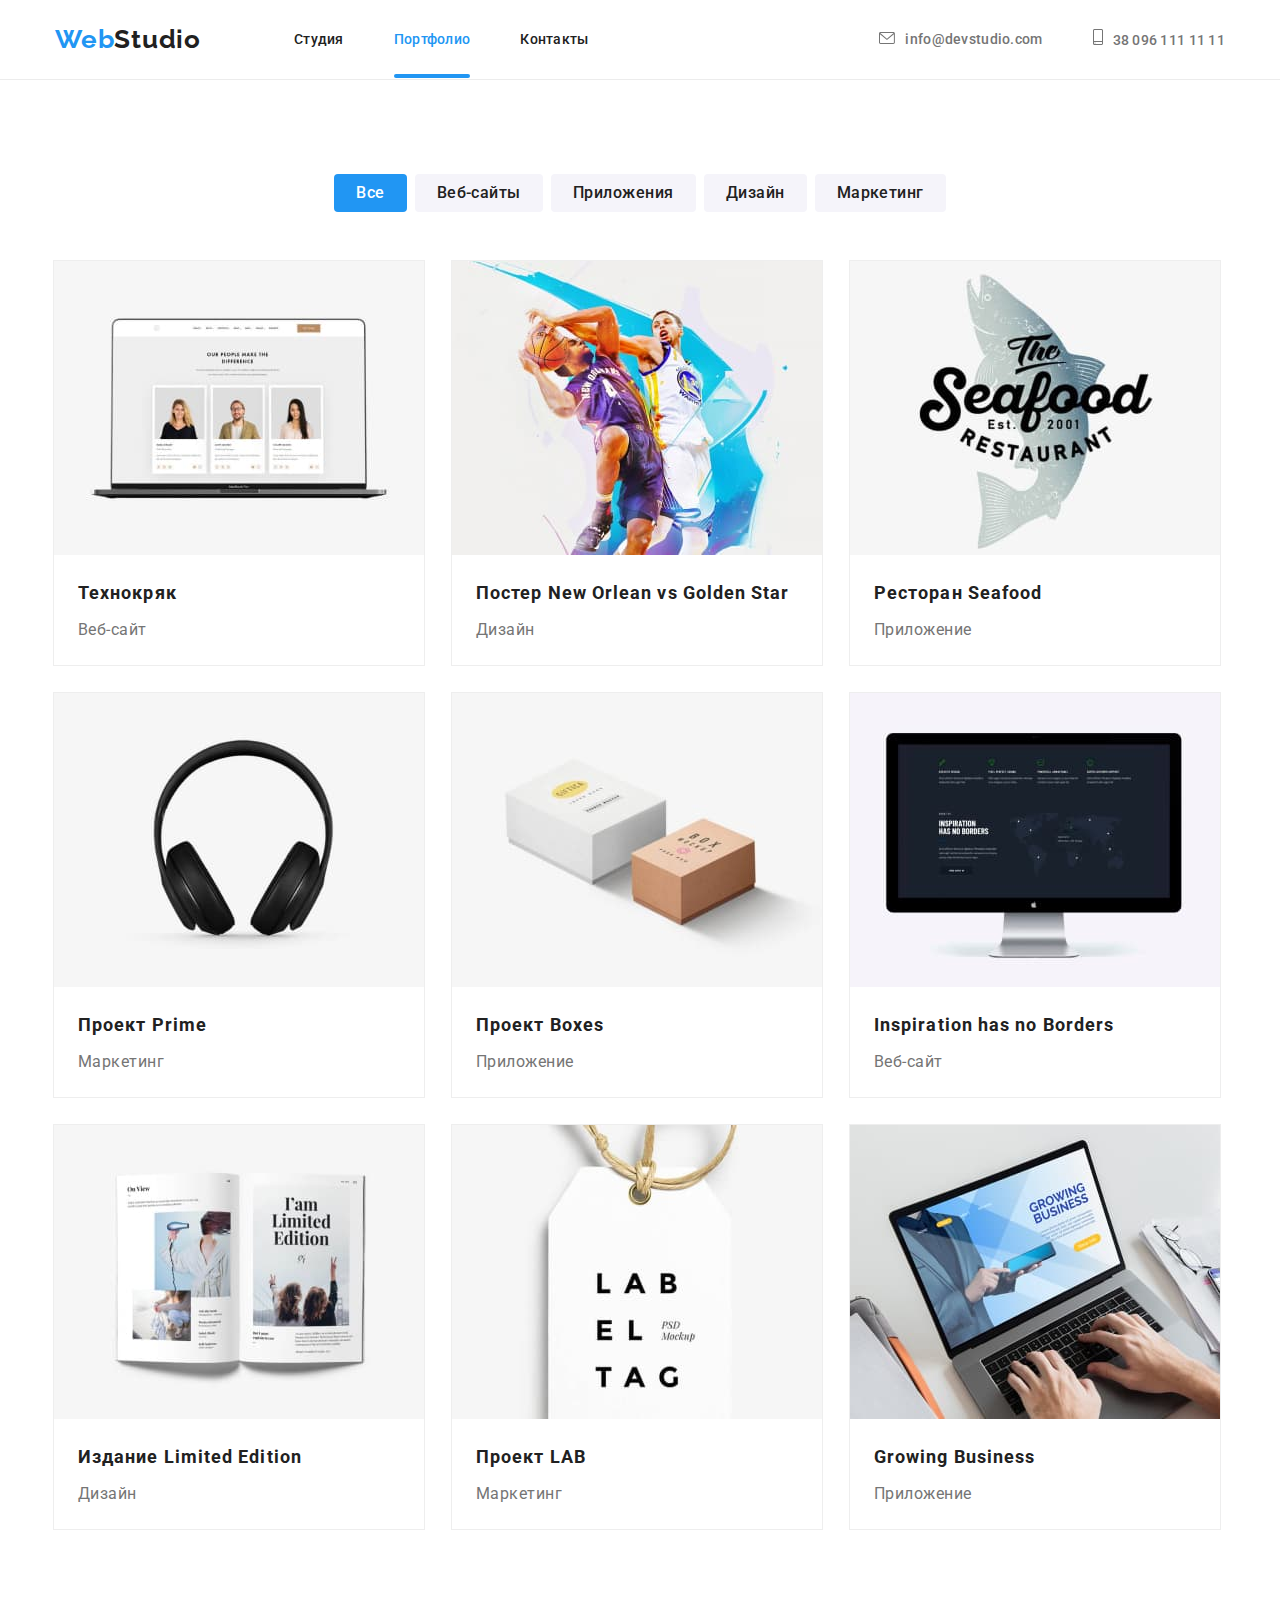
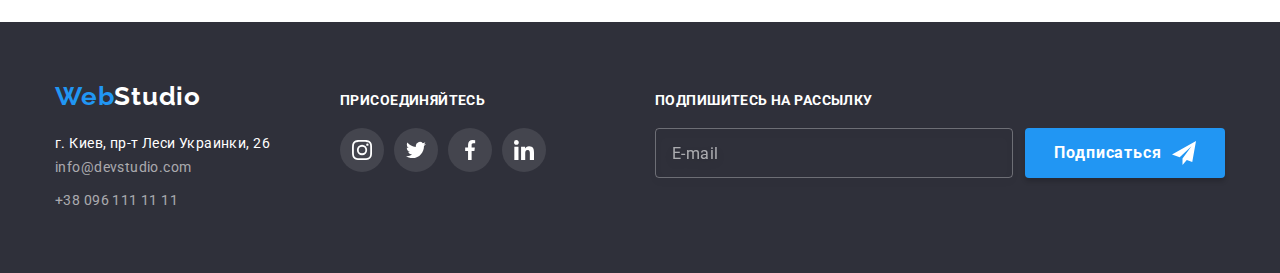
==== portfolio.html @ 25c53b09 "Copy old repo" ====
<!DOCTYPE html>
<html lang="en">
  <head>
    <meta charset="UTF-8" />
    <meta http-equiv="X-UA-Compatible" content="IE=edge" />
    <meta name="viewport" content="width=device-width, initial-scale=1.0" />

    <link rel="preconnect" href="https://fonts.googleapis.com" />
    <link rel="preconnect" href="https://fonts.gstatic.com" crossorigin />
    <link
      href="https://fonts.googleapis.com/css2?family=Raleway:wght@700&family=Roboto:wght@400;500;700;900&display=swap"
      rel="stylesheet"
    />
    <link
      rel="stylesheet"
      href="https://cdnjs.cloudflare.com/ajax/libs/modern-normalize/1.0.0/modern-normalize.min.css"
    />
    <link rel="stylesheet" href="./css/styles.css" />
    <title>WebStudio</title>
  </head>
  <body>
    <header class="header">
      <div class="container">
        <a href="./index.html" class="header-link-w link"
          >Web<span class="header-studio">Studio</span></a
        >
        <nav>
          <div class="header-nav">
            <ul class="header-list list">
              <li class="header-list-a">
                <a href="./index.html" lang="ru" class="header-link link"
                  >Студия</a
                >
              </li>
              <li class="header-list-a">
                <a
                  href="./portfolio.html"
                  lang="ru"
                  class="header-link current link"
                  >Портфолио</a
                >
              </li>
              <li class="header-list-a">
                <a href="" lang="ru" class="header-link link">Контакты</a>
              </li>
            </ul>
          </div>
        </nav>

        <ul class="list header-cnt">
          <li class="header-cnt-1">
            <a href="mailto:info@devstudio.com" class="header-connect link"
              ><svg class="header-connect-mail" width="16" height="12">
                <use href="./images/icons.svg#icon-mail"></use></svg>info@devstudio.com</a>
          </li>
          <li class="header-cnt-1">
            <a href="tel:+380961111111" class="header-connect link"
              ><svg class="header-connect-smartphone" width="10" height="16">
                <use href="./images/icons.svg#icon-smartphone"></use></svg>38 096 111 11 11</a>
          </li>
        </ul>
      </div>
    </header>
    <main>
      <section class="section">
        <div class="container">
          <h2 hidden>filters</h2>
          <ul class="filters list">
            <li class="main-filter">
              <button type="button" class="main-button current">Все</button>
            </li>
            <li class="main-filter">
              <button type="button" class="main-button">Веб-сайты</button>
            </li>
            <li class="main-filter">
              <button type="button" class="main-button">Приложения</button>
            </li>
            <li class="main-filter">
              <button type="button" class="main-button">Дизайн</button>
            </li>
            <li class="main-filter">
              <button type="button" class="main-button">Маркетинг</button>
            </li>
          </ul>
          <h2 class="main-ptf" hidden>portfolio</h2>
          <ul class="portfolio-list list">
            <li>
              <a href="" class="link">
                <div class="main-ptf-overlay">
                  <img
                    src="images/portfolio/tehnokryak.jpg"
                    alt="Tehnokryak"
                    width="370"
                  />
                  <div class="main-ptf-overlay-wind">
                    <p>
                      Ресурс предлагает комплексные предложения с разным уровнем
                      функционала и сервисов. Все это позволит посетителю
                      получить исчерпывающие сведения о компании или частном
                      лице.
                    </p>
                  </div>
                </div>
                <div class="main-ptf-subtitle">
                  <h3 class="main-ptf-name">Технокряк</h3>
                  <p class="main-ptf-site">Веб-сайт</p>
                </div>
              </a>
            </li>
            <li>
              <a href="" class="link">
                <div class="main-ptf-overlay">
                  <img
                    src="images/portfolio/new_orlean_vs_golden_star.jpg"
                    alt="new_orlean_vs_golden_star"
                    width="370"
                  />
                  <div class="main-ptf-overlay-wind">
                    <p>
                      Lorem ipsum dolor sit amet consectetur adipisicing elit.
                      Excepturi maxime reiciendis accusantium sint harum quod
                      provident tempora officiis! Ipsam, fugit vero!
                    </p>
                  </div>
                </div>
                <div class="main-ptf-subtitle">
                  <h3 class="main-ptf-name">
                    Постер New Orlean vs Golden Star
                  </h3>
                  <p class="main-ptf-site">Дизайн</p>
                </div>
              </a>
            </li>
            <li>
              <a href="" class="link">
                <div class="main-ptf-overlay">
                  <img
                    src="images/portfolio/seafood.jpg"
                    alt="Seafood"
                    width="370"
                  />
                  <div class="main-ptf-overlay-wind">
                    <p>
                      Lorem ipsum dolor sit amet consectetur adipisicing elit.
                      Quod nisi, sequi sed necessitatibus tempore facilis
                      maxime, cupiditate molestias provident vel corporis.
                    </p>
                  </div>
                </div>
                <div class="main-ptf-subtitle">
                  <h3 class="main-ptf-name">Ресторан Seafood</h3>
                  <p class="main-ptf-site">Приложение</p>
                </div>
              </a>
            </li>
            <li>
              <a href="" class="link">
                <div class="main-ptf-overlay">
                  <img
                    src="images/portfolio/prime.jpg"
                    alt="Prime"
                    width="370"
                  />
                  <div class="main-ptf-overlay-wind">
                    <p>
                      Lorem ipsum dolor sit amet consectetur adipisicing elit.
                      Fugiat laudantium ipsum rerum molestias velit odit odio
                      itaque non, iusto nisi ex!
                    </p>
                  </div>
                </div>
                <div class="main-ptf-subtitle">
                  <h3 class="main-ptf-name">Проект Prime</h3>
                  <p class="main-ptf-site">Маркетинг</p>
                </div>
              </a>
            </li>
            <li>
              <a href="" class="link">
                <div class="main-ptf-overlay">
                  <img
                    src="images/portfolio/boxes.jpg"
                    alt="Boxes"
                    width="370"
                  />
                  <div class="main-ptf-overlay-wind">
                    <p>
                      Lorem ipsum dolor sit, amet consectetur adipisicing elit.
                      Minima, magni. Sapiente tempora expedita incidunt eum.
                      Ipsum voluptatibus beatae cum sint id.
                    </p>
                  </div>
                </div>
                <div class="main-ptf-subtitle">
                  <h3 class="main-ptf-name">Проект Boxes</h3>
                  <p class="main-ptf-site">Приложение</p>
                </div>
              </a>
            </li>
            <li>
              <a href="" class="link">
                <div class="main-ptf-overlay">
                  <img
                    src="images/portfolio/inspiration_has_no_borders.jpg"
                    alt="Inspiration has no Borders"
                    width="370"
                  />
                  <div class="main-ptf-overlay-wind">
                    <p>
                      Lorem ipsum dolor sit amet consectetur adipisicing elit.
                      Ea esse dicta voluptas eius dolor porro, distinctio
                      mollitia harum cumque enim perspiciatis.
                    </p>
                  </div>
                </div>
                <div class="main-ptf-subtitle">
                  <h3 class="main-ptf-name">Inspiration has no Borders</h3>
                  <p class="main-ptf-site">Веб-сайт</p>
                </div>
              </a>
            </li>
            <li>
              <a href="" class="link">
                <div class="main-ptf-overlay">
                  <img
                    src="images/portfolio/limited_edition.jpg"
                    alt="Limited Edition"
                    width="370"
                  />
                  <div class="main-ptf-overlay-wind">
                    <p>
                      Lorem ipsum dolor sit amet consectetur, adipisicing elit.
                      Maiores, nostrum nesciunt doloribus provident id sed
                      temporibus, nemo tempore doloremque obcaecati eligendi!
                    </p>
                  </div>
                </div>
                <div class="main-ptf-subtitle">
                  <h3 class="main-ptf-name">Издание Limited Edition</h3>
                  <p class="main-ptf-site">Дизайн</p>
                </div>
              </a>
            </li>
            <li>
              <a href="" class="link">
                <div class="main-ptf-overlay">
                  <img src="images/portfolio/lab.jpg" alt="LAB" width="370" />
                  <div class="main-ptf-overlay-wind">
                    <p>
                      Lorem ipsum dolor sit, amet consectetur adipisicing elit.
                      Earum nostrum accusantium enim quibusdam blanditiis.
                      Debitis ducimus quos aliquid. At, minus laborum!
                    </p>
                  </div>
                </div>
                <div class="main-ptf-subtitle">
                  <h3 class="main-ptf-name">Проект LAB</h3>
                  <p class="main-ptf-site">Маркетинг</p>
                </div>
              </a>
            </li>
            <li>
              <a href="" class="link">
                <div class="main-ptf-overlay">
                  <img
                    src="images/portfolio/growing_business.jpg"
                    alt="Growing Business"
                    width="370"
                  />
                  <div class="main-ptf-overlay-wind">
                    <p>
                      Lorem ipsum dolor sit amet, consectetur adipisicing elit.
                      Animi rerum eligendi, dignissimos maiores quisquam
                      recusandae, perferendis accusamus distinctio, dolores
                      ullam dolorem.
                    </p>
                  </div>
                </div>
                <div class="main-ptf-subtitle">
                  <h3 class="main-ptf-name">Growing Business</h3>
                  <p class="main-ptf-site">Приложение</p>
                </div>
              </a>
            </li>
          </ul>
        </div>
      </section>
    </main>

    <footer class="footer">
      <div class="container">
        <div class="footer-address-box">
          <a href="./index.html" class="footer-link-w link"
            >Web<span class="footer-studio">Studio</span></a
          >
          <address class="footer-address">
            <p>г. Киев, пр-т Леси Украинки, 26</p>
            <ul class="footer-link list">
              <li>
                <a href="mailto:info@devstudio.com" class="link"
                  >info@devstudio.com</a
                >
              </li>
              <li>
                <a href="tel:+380961111111" class="link">+38 096 111 11 11</a>
              </li>
            </ul>
          </address>
        </div>
        <div class="conteiner social">
          <h2 class="social-text">присоединяйтесь</h2>
          <ul class="social-list list">
            <li class="social-soc">
              <a href="" class="social-soc-link">
                <svg class="social-soc-icon" width="20" height="20">
                  <use href="./images/icons.svg#icon-instagram"></use>
                </svg>
              </a>
            </li>
            <li class="social-soc">
              <a href="" class="social-soc-link">
                <svg class="social-soc-icon" width="20" height="20">
                  <use href="./images/icons.svg#icon-twitter"></use>
                </svg>
              </a>
            </li>
            <li class="social-soc">
              <a href="" class="social-soc-link">
                <svg class="social-soc-icon" width="20" height="20">
                  <use href="./images/icons.svg#icon-facebook"></use>
                </svg>
              </a>
            </li>
            <li class="social-soc">
              <a href="" class="social-soc-link">
                <svg class="social-soc-icon" width="20" height="20">
                  <use href="./images/icons.svg#icon-linkedin"></use>
                </svg>
              </a>
            </li>
          </ul>
        </div>
         <div class="subscribe">
          <h2 class="footer-subscribe-h2">Подпишитесь на рассылку</h2>

          <form name="footer-subscribe" class="footer-subscribe">
            <label class="subscribe-label">
              <input type="email" class="subscribe-input" name="email" placeholder="E-mail" />
            </label>

            <button type="submit" class="button-subscribe">
              Подписаться
              <svg class="subscribe-icon-send" width="24" height="24">
                <use href="./images/icons.svg#icon-send"></use>
              </svg>
            </button>
          </form>
        </div>
      </div>
    </footer>
  </body>
</html>
---- css/styles.css ----
:root {
  --header-background-color: #ffffff;
  --header-text-color: #212121;
  --header-text-background-color: #2196f3;
  --accent-color: #2196f3;
  --main-background-color: #ffffff;
  --main-text-title-color: #212121;
  --main-text-color: #757575;
  --footer-background-color: #2f303a;
  --typical-padding: 94px;

  --transition-duration: 250ms;
  --transition-timing-function: cubic-bezier(0.4, 0, 0.2, 1);
}

body {
  font-family: 'Roboto', sans-serif;
}
p,
h1,
h2,
h3,
h4,
h5,
h6 {
  margin: 0;
}

ul,
ol {
  padding-left: 0;
  margin: 0;
}
button {
  cursor: pointer;
}

img {
  display: block;
  width: 100%;
  height: auto;
}
.link {
  text-decoration: none;
}
.list {
  list-style: none;
}
.container {
  width: 1200px;
  padding: 0 15px;
  margin: 0 auto;
}
.section {
  padding: var(--typical-padding) 0;
}

/* -------------------------------HEADER--------------------------------- */

.header {
  padding-top: 24px;
  padding-bottom: 24px;
  border-bottom: 1px solid #ececec;
}
.header .container {
  display: flex;
  align-items: center;
}
.header-list {
  display: flex;
  margin: 0;
  padding-left: 0;
}
.header-link-w {
  font-family: 'Raleway', sans-serif;
  font-weight: 700;
  font-size: 26px;
  line-height: 1.19;
  letter-spacing: 0.03em;
  color: var(--accent-text-color, #2196f3);
  margin-right: 93px;
}
.header-studio {
  color: #212121;
}
.header-link {
  font-weight: 500;
  font-size: 14px;
  line-height: 1.14;
  letter-spacing: 0.02em;
  color: var(--header-text-color, #212121);
  padding-bottom: 31px;

  transition: color var(--transition-duration) var(--transition-timing-function);
}
.header-list-a:not(:last-child) {
  margin-right: 50px;
}
.header-link.current {
  color: var(--accent-color);
  position: relative;
}
.header-link.current::after {
  content: '';
  display: block;
  position: absolute;
  bottom: 0;
  width: 100%;
  height: 4px;
  border-radius: 2px;

  background-color: var(--accent-color, #2196f3);
}

.header-link:hover,
.header-link:focus {
  color: var(--accent-color, #2196f3);
}

.header-connect-mail,
.header-connect-smartphone {
  fill: currentColor;
  margin-right: 10px;
}
.header-connect {
  font-weight: 500;
  font-size: 14px;
  line-height: 1.14;
  letter-spacing: 0.02em;
  color: #757575;

  transition: color var(--transition-duration) var(--transition-timing-function);
}
.header-connect:hover,
.header-connect:focus {
  color: var(--header-text-background-color, #2196f3);
}

.header-cnt {
  display: flex;
  align-items: center;
  margin: 0 0 0 auto;
  padding: 0;
}
.header-cnt-1:not(:last-child) {
  margin-right: 50px;
}
/* ----------------------MAIN-1PAGE------------------ */

.main-title {
  margin: 0 auto;
}
.h1 {
  background: #2f303a;
  padding: 200px 0;
}
.cursor {
  cursor: pointer;
}
.specific {
  padding-bottom: 0;
}
.main-title-text {
  font-weight: 900;
  font-size: 44px;
  line-height: 1.36;
  text-align: center;
  letter-spacing: 0.06em;
  text-transform: uppercase;
  color: #ffffff;
  margin-top: 0;
  margin-left: auto;
  margin-right: auto;
  margin-bottom: 30px;
  max-width: 696px;
}
.main-btn {
  font-family: inherit;
  font-weight: 700;
  font-size: 16px;
  line-height: 1.88;
  display: block;
  align-items: center;
  letter-spacing: 0.06em;
  color: #ffffff;
  background-color: var(--header-text-background-color, #2196f3);
  border-radius: 4px;
  border: none;
  margin: 0 auto;
  padding: 10px 32px;
  position: relative;

  transition: background-color var(--transition-duration) var(--transition-timing-function);
}
.main-btn:hover {
  background-color: #188ce8;
}

/* --------------------OVERLay-main------------------------ */
.overlay-main {
  max-width: 1600px;
  height: 600px;
  outline: 1px solid black;
  margin: 0 auto;
  background-color: #c4c4c4;
  background-image: linear-gradient(to right, rgba(47, 48, 58, 0.4), rgba(47, 48, 58, 0.4)),
    url(../images/fon-comand.jpg);
  background-size: cover;
  background-repeat: no-repeat;
  background-position: center;
}

/* ---------Modal-window----------------- */
.backdrop {
  position: fixed;
  z-index: 5;
  width: 100%;
  height: 100%;
  opacity: 1;
  top: 0;
  left: 0;
  background-color: rgba(0, 0, 0, 0.2);

  visibility: visible;
  transform: scale(1);
  transition: opacity var(--transition-duration) var(--transition-timing-function),
    visibility var(--transition-duration) var(--transition-timing-function),
    transform var(--transition-duration) var(--transition-timing-function);
}

.is-hidden {
  visibility: hidden;
  opacity: 0;
  pointer-events: none;

  transform: scale(0);
}
.modal {
  position: absolute;
  width: 528px;
  height: 581px;

  top: 50%;
  left: 50%;
  transform: translate(-50%, -50%);

  background-color: #ffffff;
  box-shadow: 0px 1px 3px rgba(0, 0, 0, 0.12), 0px 1px 1px rgba(0, 0, 0, 0.14),
    0px 2px 1px rgba(0, 0, 0, 0.2);
  border-radius: 4px;

  padding: 40px;
}

/* ---------Modal-window-content----------------- */

.icon-close {
  position: absolute;
  top: 8px;
  right: 8px;
  display: flex;
  align-items: center;
  width: 30px;
  height: 30px;
  border-radius: 50%;
  background-color: #fff;
  border: 1px solid rgba(0, 0, 0, 0.1);
  fill: #000;
  outline: 0px;

  transition: fill var(--transition-duration) var(--transition-timing-function);
}
.icon-close:hover,
.icon-close:focus {
  fill: #2196f3;
}

.modal-h2 {
  font-weight: 700;
  font-size: 20px;
  line-height: 1.15;
  text-align: center;
  letter-spacing: 0.03em;
  margin-bottom: 12px;
  color: #212121;
}

.modal-form {
  display: block;
}

.modal-label {
  display: block;
  margin-bottom: 10px;

  font-size: 12px;
  line-height: 1.17;
  letter-spacing: 0.01em;

  color: #757575;
}
.modal-content {
  position: relative;
  display: block;
  margin-top: 4px;
}
.modal-input {
  height: 40px;
  width: 100%;
  padding: 0 0 0 42px;
  border: 1px solid rgba(33, 33, 33, 0.2);
  background-origin: padding-box;
  border-radius: 4px;
  outline: 0;

  transition: border var(--transition-duration) var(--transition-timing-function);
}

.modal-input:hover,
.modal-input:focus {
  border: 1px solid #2196f3;
}

.modal-icon {
  position: absolute;
  top: 50%;
  left: 15px;
  transform: translateY(-50%);

  fill: #000;

  transition: fill var(--transition-duration) var(--transition-timing-function);
}

.modal-input:hover + .modal-icon,
.modal-input:focus + .modal-icon {
  fill: #188ce8;
}

.comment {
  display: flex;
  resize: none;
  height: 120px;
  width: 100%;
  padding: 12px 16px;
  border: 1px solid rgba(33, 33, 33, 0.2);
  border-radius: 4px;
  margin-top: 4px;
  margin-bottom: 20px;
}
.comment::placeholder,
.modal-input,
.modal-input:focus-visible {
  font-size: 14px;
  line-height: 1.14;
  letter-spacing: 0.01em;

  color: rgba(117, 117, 117, 0.5);
}
.checkbox {
  position: relative;
  display: flex;
  padding-left: 36px;
  margin-bottom: 30px;

  font-size: 14px;
  line-height: 1.71;
  letter-spacing: 0.03em;

  color: #757575;
}

.modal-checkbox {
  position: absolute;
  width: 1px;
  height: 1px;
  clip: rect(0 0 0 0);
  overflow: hidden;
}

.icon-check {
  position: absolute;
  top: 50%;
  transform: translateY(-50%);
  left: 13px;
  width: 16px;
  height: 15px;

  border: 2px solid #212121;
  border-radius: 4px;
}
.modal-checkbox:checked ~ .icon-check {
  background-color: #2196f3;
  background-image: url(../images/icon-check.svg);
  background-origin: border-box;
  background-size: contain;
  border-color: #2196f3;
  background-repeat: no-repeat;
}
.modal-checkbox:focus ~ .icon-check {
  border-color: #2196f3;
}

.modal-button {
  display: flex;
  justify-content: center;
  align-items: center;
  padding: 0;
  margin: 0 auto;

  width: 200px;
  height: 50px;

  background-color: #2196f3;
  box-shadow: 0px 4px 4px rgba(0, 0, 0, 0.15);
  border: 0px;
  border-radius: 4px;

  font-weight: 700;
  font-size: 16px;
  line-height: 1.88;

  letter-spacing: 0.06em;

  color: #ffffff;

  transition: background-color var(--transition-duration) var(--transition-timing-function);
}
.modal-button:hover,
.modal-button:focus {
  background-color: #188ce8;
}

.main-specific {
  background-color: var(--main-background-color, #ffffff);
  display: flex;
  justify-content: space-between;
  margin: 0;
}
.main-specific li {
  width: 270px;
}

/* ----MAIN-HEADING---- */
.main-heading {
  font-weight: 700;
  font-size: 36px;
  line-height: 42px;
  text-align: center;
  letter-spacing: 0.03em;
  margin: 0;
  color: var(--main-text-title-color, #212121);
  margin-bottom: 50px;
}
.main-heading-img {
  display: flex;
  justify-content: space-between;
  margin: 0;
}
.main-heading-img li {
  position: relative;
}

.main-heading-img p {
  position: absolute;
  bottom: 0;
  left: 50%;
  transform: translateX(-50%);

  width: 100%;

  font-weight: 700;
  font-size: 14px;
  line-height: 1.14;
  text-align: center;
  letter-spacing: 0.03em;
  text-transform: uppercase;
  padding-top: 27px;
  padding-left: auto;
  padding-right: auto;
  padding-bottom: 27px;

  color: #ffffff;
  background-color: rgba(47, 48, 58, 0.8);
}

/* -------Specific------- */

.main-specific-aside {
  width: 270px;
  height: 120px;
  background-color: #f5f4fa;
  border-radius: 4px;
  display: flex;
  justify-content: center;
  align-items: center;
  margin: 0 0 30px 0;
}
.main-specific-title {
  font-weight: 700;
  font-size: 14px;
  line-height: 1.14;
  letter-spacing: 0.03em;
  text-transform: uppercase;
  color: var(--main-text-title-color, #212121);
  margin: 0 0 10px 0;
}
.main-specific-content {
  font-size: 14px;
  line-height: 1.71;
  letter-spacing: 0.03em;
  color: var(--main-text-color, #757575);
  margin: 0;
}
.main-team {
  background: #f5f4fa;
}
.main-our-team {
  display: flex;
  flex-wrap: wrap;
  margin: -15px;
  padding: 0;
}
.main-our-team-box {
  margin: 15px;
  border-radius: 0px 0px 4px 4px;
  width: 270px;
  background: #ffffff;
  box-shadow: 0px 1px 3px rgba(0, 0, 0, 0.12), 0px 1px 1px rgba(0, 0, 0, 0.14),
    0px 2px 1px rgba(0, 0, 0, 0.2);
}
.main-our-team-box-aside {
  padding: 30px 0;
}
.main-our-team-name {
  font-weight: 500;
  font-size: 16px;
  line-height: 1.19;
  text-align: center;
  letter-spacing: 0.03em;
  color: var(--main-text-title-color, #212121);
  margin: 0 0 10px 0;
}
.main-our-team-prof {
  font-size: 16px;
  line-height: 1.19;
  text-align: center;
  letter-spacing: 0.03em;
  color: var(--main-text-color, #757575);
  margin: 0 0 16px 0;
}
/* ---social--for---team---- */
.main-our-team-list {
  display: flex;
  justify-content: center;
}
.main-our-team-soc:not(:last-child) {
  margin: 0 10px 0 0;
}

.main-our-team-soc-link {
  display: flex;
  justify-content: center;
  align-items: center;

  width: 44px;
  height: 44px;
  background-color: #fff;
  border-radius: 50%;

  transition: background-color var(--transition-duration) var(--transition-timing-function);
}
.main-our-team-soc-icon {
  fill: #afb1b8;

  transition: fill var(--transition-duration) var(--transition-timing-function);
}
.main-our-team-soc-link:hover,
.main-our-team-soc-link:focus {
  background-color: #2196f3;
}

.main-our-team-soc-link:hover .main-our-team-soc-icon,
.main-our-team-soc-link:focus .main-our-team-soc-icon {
  fill: #fff;
}

/* -------Постоянные клиенты - permanent-clients--------- */
.permanent-clients-group {
  display: flex;
  justify-content: space-between;
}
.permanent-clients-item {
  width: 170px;
  height: 92px;
}
.permanent-clients-group svg {
  fill: #afb1b8;
}
.permanent-clients-link:hover,
.permanent-clients-link:focus {
  border-color: #2196f3;
  cursor: pointer;
}

.permanent-clients-link:hover .permanent-clients-icon,
.permanent-clients-link:focus .permanent-clients-icon {
  fill: #2196f3;
}
.permanent-clients-icon {
  transition: fill var(--transition-duration) var(--transition-timing-function);
}
.permanent-clients-link {
  display: flex;
  border: 1px solid #afb1b8;
  align-items: center;
  justify-content: center;
  border-radius: 4px;
  height: 100%;

  transition: border-color var(--transition-duration) var(--transition-timing-function);
}
.permanent-clients-h2 {
  font-weight: 700;
  font-size: 36px;
  line-height: 42px;
  text-align: center;
  letter-spacing: 0.03em;
  margin: 0;
  color: var(--main-text-title-color, #212121);
  margin-bottom: 50px;
}

/* ----------------MAIN--PORTFOLIO------------------- */

.filters {
  display: flex;
  flex-wrap: wrap;
  justify-content: center;
  margin: 0 0 50px 0;
}
.main-filter {
  padding: 0px;
}
.main-filter:not(:last-child) {
  margin-right: 8px;
}
.main-button {
  font-family: inherit;
  font-weight: 500;
  font-size: 16px;
  line-height: 1.62;
  text-align: center;
  letter-spacing: 0.03em;
  cursor: pointer;
  border: none;
  color: var(--header-text-color, #212121);
  background-color: #f5f4fa;
  border-radius: 4px;
  padding: 6px 22px;

  transition: color var(--transition-duration) var(--transition-timing-function),
    background-color var(--transition-duration) var(--transition-timing-function),
    box-shadow var(--transition-duration) var(--transition-timing-function);
}
.main-button.current {
  color: var(--main-background-color);
  background-color: var(--accent-color, #2196f3);
}
.main-button:hover,
.main-button:focus {
  color: #ffffff;
  background-color: var(--header-text-background-color, #2196f3);
  box-shadow: 0px 3px 1px rgba(0, 0, 0, 0.1), 0px 1px 2px rgba(0, 0, 0, 0.08),
    0px 2px 2px rgba(0, 0, 0, 0.12);
}
.portfolio-list {
  display: flex;
  flex-wrap: wrap;
  margin: -15px;
}
.portfolio-list li {
  margin: 13px;
  border: 1px solid #eeeeee;
}
.portfolio-list a {
  display: block;

  transition: box-shadow var(--transition-duration) var(--transition-timing-function);
}
.portfolio-list a:hover,
.portfolio-list a:focus {
  box-shadow: 0px 1px 1px rgba(0, 0, 0, 0.12), 0px 4px 4px rgba(0, 0, 0, 0.06),
    1px 4px 6px rgba(0, 0, 0, 0.16);
}
.main-ptf {
  background-color: var(--main-background-color);
}
.main-ptf-subtitle {
  display: block;
  padding: 20px 24px;
  justify-content: space-around;
  background: #ffffff;
}
.main-ptf-name {
  font-weight: 700;
  font-size: 18px;
  line-height: 2;
  letter-spacing: 0.06em;
  color: var(--main-text-title-color, #212121);
  margin: 0 0 4px 0;
}
.main-ptf-site {
  font-size: 16px;
  line-height: 1.88;
  letter-spacing: 0.03em;
  color: var(--main-text-color, #757575);
  margin: 0;
}
/* ------main-ptf-overlay----- */
.main-ptf-overlay {
  display: block;
  overflow: hidden;
  position: relative;
}
.main-ptf-overlay-wind {
  position: absolute;
  top: 0;
  left: 0;

  width: 100%;
  height: 100%;

  background-color: rgba(33, 150, 243, 0.9);

  transform: translateY(100%);
  transition: transform var(--transition-duration) var(--transition-timing-function);
}
.portfolio-list a:hover .main-ptf-overlay-wind,
.portfolio-list a:focus .main-ptf-overlay-wind {
  transform: translateY(0);
}

.main-ptf-overlay-wind p {
  font-size: 18px;
  line-height: 1.56;
  letter-spacing: 0.03em;
  color: #ffffff;
  overflow: auto;

  padding: 63px 24px;
}

/* -------------------------------FOOTER--------------------------------- */
.footer {
  background-color: var(--footer-background-color);
  padding-top: 60px;
  padding-bottom: 60px;
}
.footer > .container {
  display: flex;
  align-items: baseline;
}
.footer-link-w {
  font-family: 'Raleway', sans-serif;
  font-weight: 700;
  font-size: 26px;
  line-height: 1.14;
  letter-spacing: 0.03em;
  color: var(--accent-color, #2196f3);
  display: block;
  margin: 0 0 20px 0;
}
.footer-studio {
  color: #ffffff;
}
.footer-address {
  font-style: normal;
  font-size: 14px;
  line-height: 1.71;
  letter-spacing: 0.03em;
  color: #ffffff;
}
.footer-address p {
  margin: 0;
}
.footer-link a {
  color: rgba(255, 255, 255, 0.6);
}
.footer-link li:not(:last-child) {
  margin-bottom: 9px;
}

/* ---social--for---footer---- */
.social {
  margin-left: 70px;
}
.social-text {
  font-weight: 700;
  font-size: 14px;
  line-height: 16px;
  letter-spacing: 0.03em;
  text-transform: uppercase;
  color: #ffffff;
  margin-bottom: 20px;
}
.social-list a {
  fill: #fff;
  background: rgba(255, 255, 255, 0.1);
}
.social-list {
  display: flex;
  justify-content: center;
}
.social-soc:not(:last-child) {
  margin: 0 10px 0 0;
}
.social-soc-link {
  width: 44px;
  height: 44px;
  background-color: #fff;
  border-radius: 50%;
  display: flex;
  justify-content: center;
  align-items: center;

  transition: background-color var(--transition-duration) var(--transition-timing-function);
}
.social-soc-link:hover,
.social-soc-link:focus {
  background-color: #2196f3;
}

/* ------------------FOOTER-SUBSCRIBE---------------- */
.subscribe {
  display: block;
  margin-left: auto;
}

.footer-subscribe-h2 {
  margin-bottom: 20px;

  font-weight: 700;
  font-size: 14px;
  line-height: 16px;
  letter-spacing: 0.03em;
  text-transform: uppercase;

  color: #ffffff;
}

.footer-subscribe {
  display: flex;
}
.subscribe-input,
.subscribe-input:focus-visible {
  width: 358px;
  height: 50px;
  padding-left: 16px;
  margin-right: 12px;
  background-color: inherit;
  border: 1px solid rgba(255, 255, 255, 0.3);
  filter: drop-shadow(0px 4px 4px rgba(0, 0, 0, 0.15));
  border-radius: 4px;
  /* outline: 0px; */
}
.subscribe-input::placeholder,
.subscribe-input,
.subscribe-input:focus-visible {
  font-size: 16px;
  line-height: 1.25;
  align-items: center;
  letter-spacing: 0.03em;

  color: rgba(255, 255, 255, 0.6);
}

.button-subscribe {
  display: flex;
  justify-content: center;
  width: 200px;
  height: 50px;

  background-color: #2196f3;
  box-shadow: 0px 4px 4px rgba(0, 0, 0, 0.15);
  border-radius: 4px;
  border: 0px;
  padding: 0;
  font-weight: 700;
  font-size: 16px;
  line-height: 1.88px;
  align-items: center;
  text-align: center;
  letter-spacing: 0.06em;

  color: #ffffff;

  transition: background-color var(--transition-duration) var(--transition-timing-function);
}
.button-subscribe:hover,
.button-subscribe:focus {
  background-color: #188ce8;
  /* outline: 0; */
}

.subscribe-icon-send {
  display: flex;
  margin-left: 10px;
  fill: #ffffff;
}
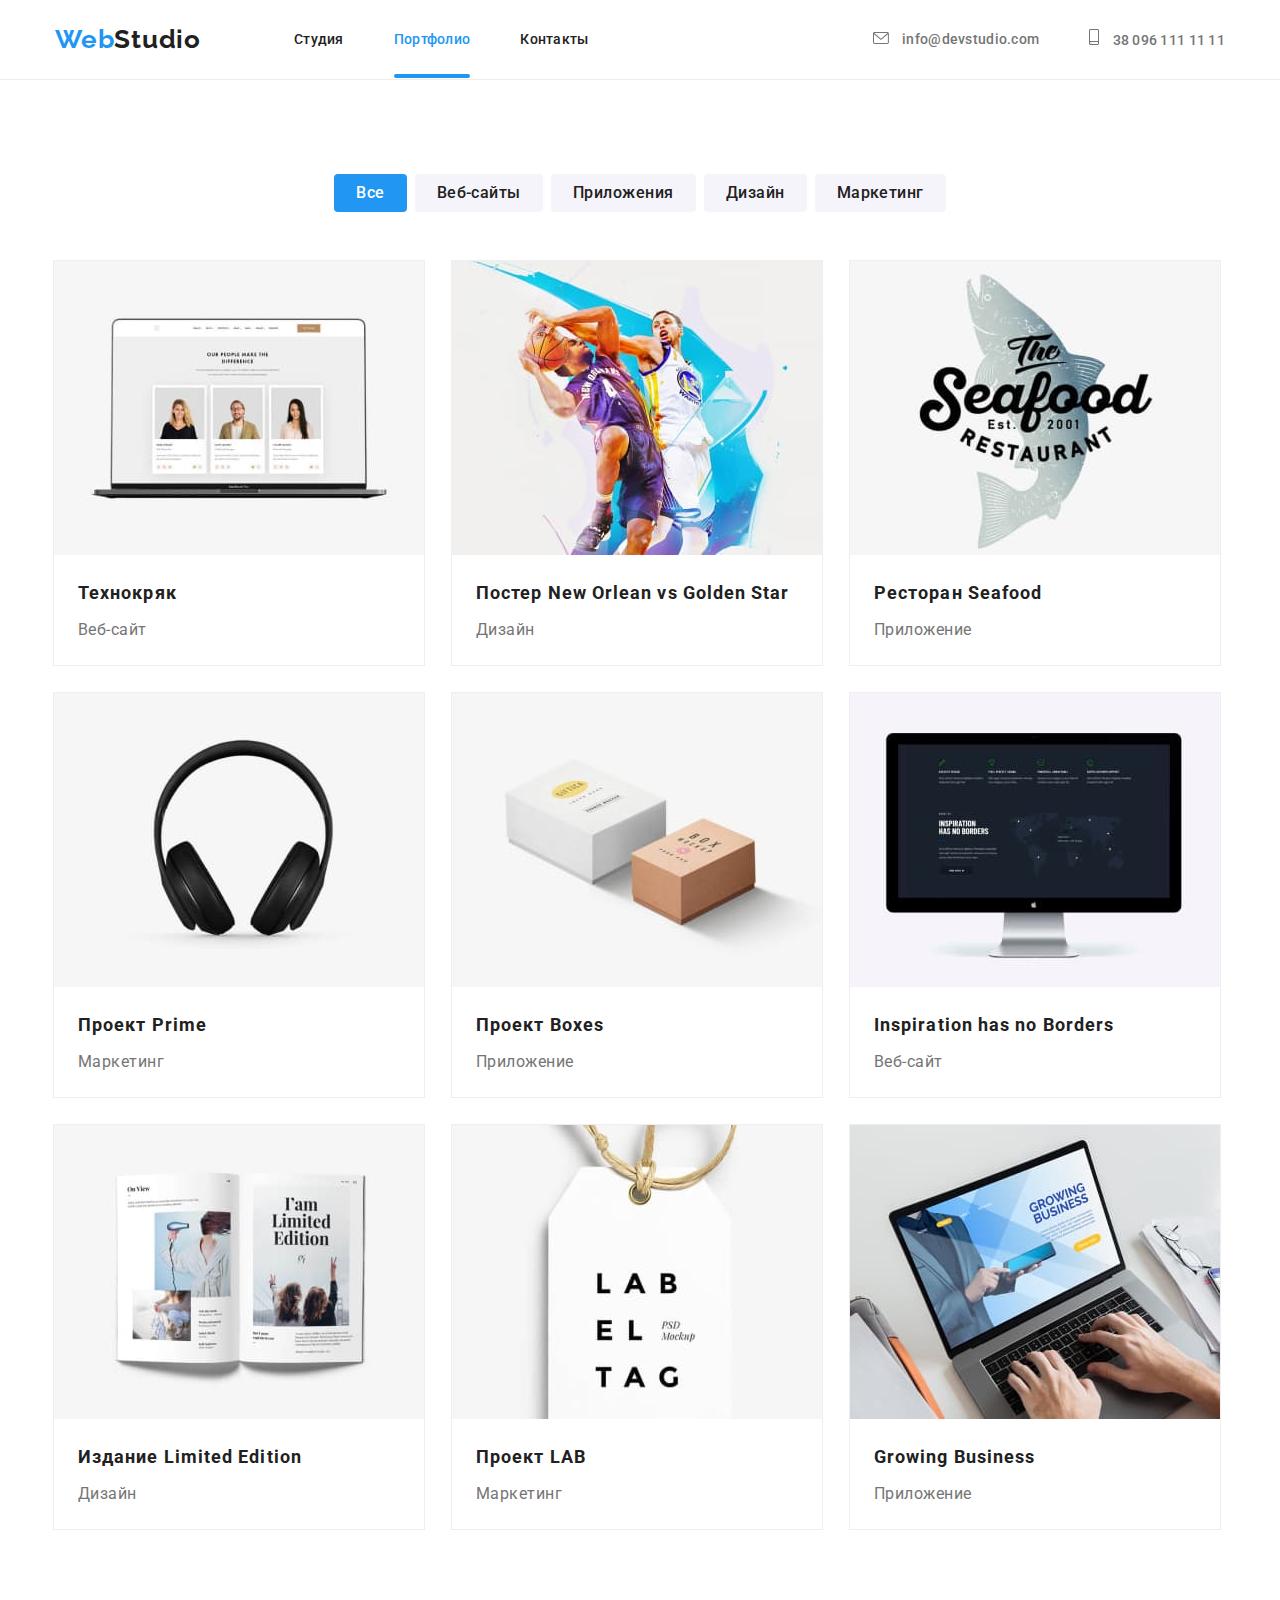
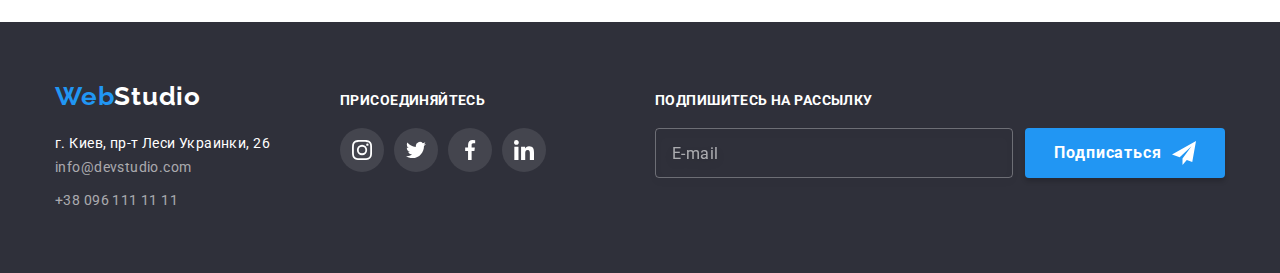
==== commit 1bf7bf1a: "HW-7_complete" ====
--- a/portfolio.html
+++ b/portfolio.html
@@ -15,7 +15,7 @@
       rel="stylesheet"
       href="https://cdnjs.cloudflare.com/ajax/libs/modern-normalize/1.0.0/modern-normalize.min.css"
     />
-    <link rel="stylesheet" href="./css/styles.css" />
+    <link rel="stylesheet" href="./css/main.css" />
     <title>WebStudio</title>
   </head>
   <body>
@@ -28,17 +28,10 @@
           <div class="header-nav">
             <ul class="header-list list">
               <li class="header-list-a">
-                <a href="./index.html" lang="ru" class="header-link link"
-                  >Студия</a
-                >
+                <a href="./index.html" lang="ru" class="header-link link">Студия</a>
               </li>
               <li class="header-list-a">
-                <a
-                  href="./portfolio.html"
-                  lang="ru"
-                  class="header-link current link"
-                  >Портфолио</a
-                >
+                <a href="./portfolio.html" lang="ru" class="header-link current link">Портфолио</a>
               </li>
               <li class="header-list-a">
                 <a href="" lang="ru" class="header-link link">Контакты</a>
@@ -49,243 +42,226 @@
 
         <ul class="list header-cnt">
           <li class="header-cnt-1">
-            <a href="mailto:info@devstudio.com" class="header-connect link"
-              ><svg class="header-connect-mail" width="16" height="12">
-                <use href="./images/icons.svg#icon-mail"></use></svg>info@devstudio.com</a>
+            <a href="mailto:info@devstudio.com" class="header-connect link">
+              <svg class="header-connect-mail" width="16" height="12">
+                <use href="./images/icons.svg#icon-mail"></use>
+              </svg>
+              info@devstudio.com
+            </a>
           </li>
           <li class="header-cnt-1">
-            <a href="tel:+380961111111" class="header-connect link"
-              ><svg class="header-connect-smartphone" width="10" height="16">
-                <use href="./images/icons.svg#icon-smartphone"></use></svg>38 096 111 11 11</a>
+            <a href="tel:+380961111111" class="header-connect link">
+              <svg class="header-connect-smartphone" width="10" height="16">
+                <use href="./images/icons.svg#icon-smartphone"></use>
+              </svg>
+              38 096 111 11 11
+            </a>
           </li>
         </ul>
       </div>
     </header>
-    <main>
+    <hero>
       <section class="section">
         <div class="container">
           <h2 hidden>filters</h2>
           <ul class="filters list">
-            <li class="main-filter">
-              <button type="button" class="main-button current">Все</button>
-            </li>
-            <li class="main-filter">
-              <button type="button" class="main-button">Веб-сайты</button>
-            </li>
-            <li class="main-filter">
-              <button type="button" class="main-button">Приложения</button>
-            </li>
-            <li class="main-filter">
-              <button type="button" class="main-button">Дизайн</button>
-            </li>
-            <li class="main-filter">
-              <button type="button" class="main-button">Маркетинг</button>
+            <li class="filters__item">
+              <button type="button" class="filters__button current">Все</button>
+            </li>
+            <li class="filters__item">
+              <button type="button" class="filters__button">Веб-сайты</button>
+            </li>
+            <li class="filters__item">
+              <button type="button" class="filters__button">Приложения</button>
+            </li>
+            <li class="filters__item">
+              <button type="button" class="filters__button">Дизайн</button>
+            </li>
+            <li class="filters__item">
+              <button type="button" class="filters__button">Маркетинг</button>
             </li>
           </ul>
-          <h2 class="main-ptf" hidden>portfolio</h2>
-          <ul class="portfolio-list list">
-            <li>
-              <a href="" class="link">
-                <div class="main-ptf-overlay">
-                  <img
-                    src="images/portfolio/tehnokryak.jpg"
-                    alt="Tehnokryak"
-                    width="370"
-                  />
-                  <div class="main-ptf-overlay-wind">
-                    <p>
-                      Ресурс предлагает комплексные предложения с разным уровнем
-                      функционала и сервисов. Все это позволит посетителю
-                      получить исчерпывающие сведения о компании или частном
-                      лице.
-                    </p>
-                  </div>
-                </div>
-                <div class="main-ptf-subtitle">
-                  <h3 class="main-ptf-name">Технокряк</h3>
-                  <p class="main-ptf-site">Веб-сайт</p>
-                </div>
-              </a>
-            </li>
-            <li>
-              <a href="" class="link">
-                <div class="main-ptf-overlay">
+          <h2 class="hero-ptf" hidden>portfolio</h2>
+          <ul class="hero-ptf__list list">
+            <li>
+              <a href="" class="link">
+                <div class="hero-ptf__overlay">
+                  <img src="images/portfolio/tehnokryak.jpg" alt="Tehnokryak" width="370" />
+                  <div class="hero-ptf__overlay-wind">
+                    <p>
+                      Ресурс предлагает комплексные предложения с разным уровнем функционала и
+                      сервисов. Все это позволит посетителю получить исчерпывающие сведения о
+                      компании или частном лице.
+                    </p>
+                  </div>
+                </div>
+                <div class="hero-ptf__subtitle">
+                  <h3 class="hero-ptf__name">Технокряк</h3>
+                  <p class="hero-ptf__site">Веб-сайт</p>
+                </div>
+              </a>
+            </li>
+            <li>
+              <a href="" class="link">
+                <div class="hero-ptf__overlay">
                   <img
                     src="images/portfolio/new_orlean_vs_golden_star.jpg"
                     alt="new_orlean_vs_golden_star"
                     width="370"
                   />
-                  <div class="main-ptf-overlay-wind">
-                    <p>
-                      Lorem ipsum dolor sit amet consectetur adipisicing elit.
-                      Excepturi maxime reiciendis accusantium sint harum quod
-                      provident tempora officiis! Ipsam, fugit vero!
-                    </p>
-                  </div>
-                </div>
-                <div class="main-ptf-subtitle">
-                  <h3 class="main-ptf-name">
-                    Постер New Orlean vs Golden Star
-                  </h3>
-                  <p class="main-ptf-site">Дизайн</p>
-                </div>
-              </a>
-            </li>
-            <li>
-              <a href="" class="link">
-                <div class="main-ptf-overlay">
-                  <img
-                    src="images/portfolio/seafood.jpg"
-                    alt="Seafood"
-                    width="370"
-                  />
-                  <div class="main-ptf-overlay-wind">
-                    <p>
-                      Lorem ipsum dolor sit amet consectetur adipisicing elit.
-                      Quod nisi, sequi sed necessitatibus tempore facilis
-                      maxime, cupiditate molestias provident vel corporis.
-                    </p>
-                  </div>
-                </div>
-                <div class="main-ptf-subtitle">
-                  <h3 class="main-ptf-name">Ресторан Seafood</h3>
-                  <p class="main-ptf-site">Приложение</p>
-                </div>
-              </a>
-            </li>
-            <li>
-              <a href="" class="link">
-                <div class="main-ptf-overlay">
-                  <img
-                    src="images/portfolio/prime.jpg"
-                    alt="Prime"
-                    width="370"
-                  />
-                  <div class="main-ptf-overlay-wind">
-                    <p>
-                      Lorem ipsum dolor sit amet consectetur adipisicing elit.
-                      Fugiat laudantium ipsum rerum molestias velit odit odio
-                      itaque non, iusto nisi ex!
-                    </p>
-                  </div>
-                </div>
-                <div class="main-ptf-subtitle">
-                  <h3 class="main-ptf-name">Проект Prime</h3>
-                  <p class="main-ptf-site">Маркетинг</p>
-                </div>
-              </a>
-            </li>
-            <li>
-              <a href="" class="link">
-                <div class="main-ptf-overlay">
-                  <img
-                    src="images/portfolio/boxes.jpg"
-                    alt="Boxes"
-                    width="370"
-                  />
-                  <div class="main-ptf-overlay-wind">
-                    <p>
-                      Lorem ipsum dolor sit, amet consectetur adipisicing elit.
-                      Minima, magni. Sapiente tempora expedita incidunt eum.
-                      Ipsum voluptatibus beatae cum sint id.
-                    </p>
-                  </div>
-                </div>
-                <div class="main-ptf-subtitle">
-                  <h3 class="main-ptf-name">Проект Boxes</h3>
-                  <p class="main-ptf-site">Приложение</p>
-                </div>
-              </a>
-            </li>
-            <li>
-              <a href="" class="link">
-                <div class="main-ptf-overlay">
+                  <div class="hero-ptf__overlay-wind">
+                    <p>
+                      Lorem ipsum dolor sit amet consectetur adipisicing elit. Excepturi maxime
+                      reiciendis accusantium sint harum quod provident tempora officiis! Ipsam,
+                      fugit vero!
+                    </p>
+                  </div>
+                </div>
+                <div class="hero-ptf__subtitle">
+                  <h3 class="hero-ptf__name">Постер New Orlean vs Golden Star</h3>
+                  <p class="hero-ptf__site">Дизайн</p>
+                </div>
+              </a>
+            </li>
+            <li>
+              <a href="" class="link">
+                <div class="hero-ptf__overlay">
+                  <img src="images/portfolio/seafood.jpg" alt="Seafood" width="370" />
+                  <div class="hero-ptf__overlay-wind">
+                    <p>
+                      Lorem ipsum dolor sit amet consectetur adipisicing elit. Quod nisi, sequi sed
+                      necessitatibus tempore facilis maxime, cupiditate molestias provident vel
+                      corporis.
+                    </p>
+                  </div>
+                </div>
+                <div class="hero-ptf__subtitle">
+                  <h3 class="hero-ptf__name">Ресторан Seafood</h3>
+                  <p class="hero-ptf__site">Приложение</p>
+                </div>
+              </a>
+            </li>
+            <li>
+              <a href="" class="link">
+                <div class="hero-ptf__overlay">
+                  <img src="images/portfolio/prime.jpg" alt="Prime" width="370" />
+                  <div class="hero-ptf__overlay-wind">
+                    <p>
+                      Lorem ipsum dolor sit amet consectetur adipisicing elit. Fugiat laudantium
+                      ipsum rerum molestias velit odit odio itaque non, iusto nisi ex!
+                    </p>
+                  </div>
+                </div>
+                <div class="hero-ptf__subtitle">
+                  <h3 class="hero-ptf__name">Проект Prime</h3>
+                  <p class="hero-ptf__site">Маркетинг</p>
+                </div>
+              </a>
+            </li>
+            <li>
+              <a href="" class="link">
+                <div class="hero-ptf__overlay">
+                  <img src="images/portfolio/boxes.jpg" alt="Boxes" width="370" />
+                  <div class="hero-ptf__overlay-wind">
+                    <p>
+                      Lorem ipsum dolor sit, amet consectetur adipisicing elit. Minima, magni.
+                      Sapiente tempora expedita incidunt eum. Ipsum voluptatibus beatae cum sint id.
+                    </p>
+                  </div>
+                </div>
+                <div class="hero-ptf__subtitle">
+                  <h3 class="hero-ptf__name">Проект Boxes</h3>
+                  <p class="hero-ptf__site">Приложение</p>
+                </div>
+              </a>
+            </li>
+            <li>
+              <a href="" class="link">
+                <div class="hero-ptf__overlay">
                   <img
                     src="images/portfolio/inspiration_has_no_borders.jpg"
                     alt="Inspiration has no Borders"
                     width="370"
                   />
-                  <div class="main-ptf-overlay-wind">
-                    <p>
-                      Lorem ipsum dolor sit amet consectetur adipisicing elit.
-                      Ea esse dicta voluptas eius dolor porro, distinctio
-                      mollitia harum cumque enim perspiciatis.
-                    </p>
-                  </div>
-                </div>
-                <div class="main-ptf-subtitle">
-                  <h3 class="main-ptf-name">Inspiration has no Borders</h3>
-                  <p class="main-ptf-site">Веб-сайт</p>
-                </div>
-              </a>
-            </li>
-            <li>
-              <a href="" class="link">
-                <div class="main-ptf-overlay">
+                  <div class="hero-ptf__overlay-wind">
+                    <p>
+                      Lorem ipsum dolor sit amet consectetur adipisicing elit. Ea esse dicta
+                      voluptas eius dolor porro, distinctio mollitia harum cumque enim perspiciatis.
+                    </p>
+                  </div>
+                </div>
+                <div class="hero-ptf__subtitle">
+                  <h3 class="hero-ptf__name">Inspiration has no Borders</h3>
+                  <p class="hero-ptf__site">Веб-сайт</p>
+                </div>
+              </a>
+            </li>
+            <li>
+              <a href="" class="link">
+                <div class="hero-ptf__overlay">
                   <img
                     src="images/portfolio/limited_edition.jpg"
                     alt="Limited Edition"
                     width="370"
                   />
-                  <div class="main-ptf-overlay-wind">
-                    <p>
-                      Lorem ipsum dolor sit amet consectetur, adipisicing elit.
-                      Maiores, nostrum nesciunt doloribus provident id sed
-                      temporibus, nemo tempore doloremque obcaecati eligendi!
-                    </p>
-                  </div>
-                </div>
-                <div class="main-ptf-subtitle">
-                  <h3 class="main-ptf-name">Издание Limited Edition</h3>
-                  <p class="main-ptf-site">Дизайн</p>
-                </div>
-              </a>
-            </li>
-            <li>
-              <a href="" class="link">
-                <div class="main-ptf-overlay">
+                  <div class="hero-ptf__overlay-wind">
+                    <p>
+                      Lorem ipsum dolor sit amet consectetur, adipisicing elit. Maiores, nostrum
+                      nesciunt doloribus provident id sed temporibus, nemo tempore doloremque
+                      obcaecati eligendi!
+                    </p>
+                  </div>
+                </div>
+                <div class="hero-ptf__subtitle">
+                  <h3 class="hero-ptf__name">Издание Limited Edition</h3>
+                  <p class="hero-ptf__site">Дизайн</p>
+                </div>
+              </a>
+            </li>
+            <li>
+              <a href="" class="link">
+                <div class="hero-ptf__overlay">
                   <img src="images/portfolio/lab.jpg" alt="LAB" width="370" />
-                  <div class="main-ptf-overlay-wind">
-                    <p>
-                      Lorem ipsum dolor sit, amet consectetur adipisicing elit.
-                      Earum nostrum accusantium enim quibusdam blanditiis.
-                      Debitis ducimus quos aliquid. At, minus laborum!
-                    </p>
-                  </div>
-                </div>
-                <div class="main-ptf-subtitle">
-                  <h3 class="main-ptf-name">Проект LAB</h3>
-                  <p class="main-ptf-site">Маркетинг</p>
-                </div>
-              </a>
-            </li>
-            <li>
-              <a href="" class="link">
-                <div class="main-ptf-overlay">
+                  <div class="hero-ptf__overlay-wind">
+                    <p>
+                      Lorem ipsum dolor sit, amet consectetur adipisicing elit. Earum nostrum
+                      accusantium enim quibusdam blanditiis. Debitis ducimus quos aliquid. At, minus
+                      laborum!
+                    </p>
+                  </div>
+                </div>
+                <div class="hero-ptf__subtitle">
+                  <h3 class="hero-ptf__name">Проект LAB</h3>
+                  <p class="hero-ptf__site">Маркетинг</p>
+                </div>
+              </a>
+            </li>
+            <li>
+              <a href="" class="link">
+                <div class="hero-ptf__overlay">
                   <img
                     src="images/portfolio/growing_business.jpg"
                     alt="Growing Business"
                     width="370"
                   />
-                  <div class="main-ptf-overlay-wind">
-                    <p>
-                      Lorem ipsum dolor sit amet, consectetur adipisicing elit.
-                      Animi rerum eligendi, dignissimos maiores quisquam
-                      recusandae, perferendis accusamus distinctio, dolores
-                      ullam dolorem.
-                    </p>
-                  </div>
-                </div>
-                <div class="main-ptf-subtitle">
-                  <h3 class="main-ptf-name">Growing Business</h3>
-                  <p class="main-ptf-site">Приложение</p>
+                  <div class="hero-ptf__overlay-wind">
+                    <p>
+                      Lorem ipsum dolor sit amet, consectetur adipisicing elit. Animi rerum
+                      eligendi, dignissimos maiores quisquam recusandae, perferendis accusamus
+                      distinctio, dolores ullam dolorem.
+                    </p>
+                  </div>
+                </div>
+                <div class="hero-ptf__subtitle">
+                  <h3 class="hero-ptf__name">Growing Business</h3>
+                  <p class="hero-ptf__site">Приложение</p>
                 </div>
               </a>
             </li>
           </ul>
         </div>
       </section>
-    </main>
+    </hero>
 
     <footer class="footer">
       <div class="container">
@@ -297,9 +273,7 @@
             <p>г. Киев, пр-т Леси Украинки, 26</p>
             <ul class="footer-link list">
               <li>
-                <a href="mailto:info@devstudio.com" class="link"
-                  >info@devstudio.com</a
-                >
+                <a href="mailto:info@devstudio.com" class="link">info@devstudio.com</a>
               </li>
               <li>
                 <a href="tel:+380961111111" class="link">+38 096 111 11 11</a>
@@ -340,7 +314,7 @@
             </li>
           </ul>
         </div>
-         <div class="subscribe">
+        <div class="subscribe">
           <h2 class="footer-subscribe-h2">Подпишитесь на рассылку</h2>
 
           <form name="footer-subscribe" class="footer-subscribe">
--- a/css/main.css
+++ b/css/main.css
@@ -0,0 +1,903 @@
+body {
+  font-family: "Roboto", sans-serif;
+}
+
+p,
+h1,
+h2,
+h3,
+h4,
+h5,
+h6 {
+  margin: 0;
+}
+
+ul,
+ol {
+  padding-left: 0;
+  margin: 0;
+}
+
+button {
+  cursor: pointer;
+}
+
+img {
+  display: block;
+  width: 100%;
+  height: auto;
+}
+
+.link {
+  text-decoration: none;
+}
+
+.list {
+  list-style: none;
+}
+
+.container {
+  width: 1200px;
+  padding: 0 15px;
+  margin: 0 auto;
+}
+
+.section {
+  padding: var(--typical-padding) 0;
+}
+
+:root {
+  --header-background-color: #ffffff;
+  --header-text-color: #212121;
+  --header-text-background-color: #2196f3;
+  --accent-color: #2196f3;
+  --hero-background-color: #ffffff;
+  --hero-text-title-color: #212121;
+  --hero-text-color: #757575;
+  --footer-background-color: #2f303a;
+  --typical-padding: 94px;
+  --button-color: #2196f3;
+  --button-color-hover: #188ce8;
+  --transition-duration: 250ms;
+  --transition-timing-function: cubic-bezier(0.4, 0, 0.2, 1);
+}
+
+.header {
+  padding-top: 24px;
+  padding-bottom: 24px;
+  border-bottom: 1px solid #ececec;
+}
+
+.header .container {
+  display: flex;
+  align-items: center;
+}
+
+.header-list {
+  display: flex;
+  margin: 0;
+  padding-left: 0;
+}
+
+.header-link-w {
+  font-family: "Raleway", sans-serif;
+  font-weight: 700;
+  font-size: 26px;
+  line-height: 1.19;
+  letter-spacing: 0.03em;
+  color: var(--accent-text-color, #2196f3);
+  margin-right: 93px;
+}
+
+.header-studio {
+  color: #212121;
+}
+
+.header-link {
+  font-weight: 500;
+  font-size: 14px;
+  line-height: 1.14;
+  letter-spacing: 0.02em;
+  color: var(--header-text-color, #212121);
+  padding-bottom: 31px;
+  transition: color var(--transition-duration) var(--transition-timing-function);
+}
+
+.header-list-a:not(:last-child) {
+  margin-right: 50px;
+}
+
+.header-link.current {
+  color: var(--accent-color);
+  position: relative;
+}
+
+.header-link.current::after {
+  content: "";
+  display: block;
+  position: absolute;
+  bottom: 0;
+  width: 100%;
+  height: 4px;
+  border-radius: 2px;
+  background-color: var(--accent-color, #2196f3);
+}
+
+.header-link:hover,
+.header-link:focus {
+  color: var(--accent-color, #2196f3);
+}
+
+.header-connect-mail,
+.header-connect-smartphone {
+  fill: currentColor;
+  margin-right: 10px;
+}
+
+.header-connect {
+  font-weight: 500;
+  font-size: 14px;
+  line-height: 1.14;
+  letter-spacing: 0.02em;
+  color: #757575;
+  transition: color var(--transition-duration) var(--transition-timing-function);
+}
+
+.header-connect:hover,
+.header-connect:focus {
+  color: var(--header-text-background-color, #2196f3);
+}
+
+.header-cnt {
+  display: flex;
+  align-items: center;
+  margin: 0 0 0 auto;
+  padding: 0;
+}
+
+.header-cnt-1:not(:last-child) {
+  margin-right: 50px;
+}
+
+.hero-title {
+  margin: 0 auto;
+}
+
+.h1 {
+  background: #2f303a;
+  padding: 200px 0;
+}
+
+.cursor {
+  cursor: pointer;
+}
+
+.hero-title-text {
+  font-weight: 900;
+  font-size: 44px;
+  line-height: 1.36;
+  text-align: center;
+  letter-spacing: 0.06em;
+  text-transform: uppercase;
+  color: #ffffff;
+  margin-top: 0;
+  margin-left: auto;
+  margin-right: auto;
+  margin-bottom: 30px;
+  max-width: 696px;
+}
+
+.hero-btn {
+  font-family: inherit;
+  font-weight: 700;
+  font-size: 16px;
+  line-height: 1.88;
+  display: block;
+  align-items: center;
+  letter-spacing: 0.06em;
+  color: #ffffff;
+  background-color: var(--header-text-background-color, #2196f3);
+  border-radius: 4px;
+  border: none;
+  margin: 0 auto;
+  padding: 10px 32px;
+  position: relative;
+  transition: background-color var(--transition-duration) var(--transition-timing-function);
+}
+
+.hero-btn:hover {
+  background-color: #188ce8;
+}
+
+.hero-heading {
+  font-weight: 700;
+  font-size: 36px;
+  line-height: 42px;
+  text-align: center;
+  letter-spacing: 0.03em;
+  margin: 0;
+  color: var(--hero-text-title-color, #212121);
+  margin-bottom: 50px;
+}
+
+.hero-heading-img {
+  display: flex;
+  justify-content: space-between;
+  margin: 0;
+}
+
+.hero-heading-img li {
+  position: relative;
+}
+
+.hero-heading-img p {
+  position: absolute;
+  bottom: 0;
+  left: 50%;
+  transform: translateX(-50%);
+  width: 100%;
+  font-weight: 700;
+  font-size: 14px;
+  line-height: 1.14;
+  text-align: center;
+  letter-spacing: 0.03em;
+  text-transform: uppercase;
+  padding-top: 27px;
+  padding-left: auto;
+  padding-right: auto;
+  padding-bottom: 27px;
+  color: #ffffff;
+  background-color: rgba(47, 48, 58, 0.8);
+}
+
+.backdrop {
+  position: fixed;
+  z-index: 5;
+  width: 100%;
+  height: 100%;
+  opacity: 1;
+  top: 0;
+  left: 0;
+  background-color: rgba(0, 0, 0, 0.2);
+  visibility: visible;
+  transform: scale(1);
+  transition: opacity var(--transition-duration) var(--transition-timing-function), visibility var(--transition-duration) var(--transition-timing-function), transform var(--transition-duration) var(--transition-timing-function);
+}
+
+.is-hidden {
+  visibility: hidden;
+  opacity: 0;
+  pointer-events: none;
+  transform: scale(0);
+}
+
+.modal {
+  position: absolute;
+  width: 528px;
+  height: 581px;
+  top: 50%;
+  left: 50%;
+  transform: translate(-50%, -50%);
+  background-color: #ffffff;
+  box-shadow: 0px 1px 3px rgba(0, 0, 0, 0.12), 0px 1px 1px rgba(0, 0, 0, 0.14), 0px 2px 1px rgba(0, 0, 0, 0.2);
+  border-radius: 4px;
+  padding: 40px;
+}
+
+.icon-close {
+  position: absolute;
+  top: 8px;
+  right: 8px;
+  display: flex;
+  align-items: center;
+  width: 30px;
+  height: 30px;
+  border-radius: 50%;
+  background-color: #fff;
+  border: 1px solid rgba(0, 0, 0, 0.1);
+  fill: #000;
+  outline: 0px;
+  transition: fill var(--transition-duration) var(--transition-timing-function);
+}
+
+.icon-close:hover,
+.icon-close:focus {
+  fill: #2196f3;
+}
+
+.modal-h2 {
+  font-weight: 700;
+  font-size: 20px;
+  line-height: 1.15;
+  text-align: center;
+  letter-spacing: 0.03em;
+  margin-bottom: 12px;
+  color: #212121;
+}
+
+.modal-form {
+  display: block;
+}
+
+.modal-label {
+  display: block;
+  margin-bottom: 10px;
+  font-size: 12px;
+  line-height: 1.17;
+  letter-spacing: 0.01em;
+  color: #757575;
+}
+
+.modal-content {
+  position: relative;
+  display: block;
+  margin-top: 4px;
+}
+
+.modal-input {
+  height: 40px;
+  width: 100%;
+  padding: 0 0 0 42px;
+  border: 1px solid rgba(33, 33, 33, 0.2);
+  background-origin: padding-box;
+  border-radius: 4px;
+  outline: 0;
+  transition: border var(--transition-duration) var(--transition-timing-function);
+}
+
+.modal-input:hover,
+.modal-input:focus {
+  border: 1px solid #2196f3;
+}
+
+.modal-icon {
+  position: absolute;
+  top: 50%;
+  left: 15px;
+  transform: translateY(-50%);
+  fill: #000;
+  transition: fill var(--transition-duration) var(--transition-timing-function);
+}
+
+.modal-input:hover + .modal-icon,
+.modal-input:focus + .modal-icon {
+  fill: #188ce8;
+}
+
+.comment {
+  display: flex;
+  resize: none;
+  height: 120px;
+  width: 100%;
+  padding: 12px 16px;
+  border: 1px solid rgba(33, 33, 33, 0.2);
+  border-radius: 4px;
+  margin-top: 4px;
+  margin-bottom: 20px;
+}
+
+.comment::placeholder,
+.modal-input,
+.modal-input:focus-visible {
+  font-size: 14px;
+  line-height: 1.14;
+  letter-spacing: 0.01em;
+  color: rgba(117, 117, 117, 0.5);
+}
+
+.checkbox {
+  position: relative;
+  display: flex;
+  padding-left: 36px;
+  margin-bottom: 30px;
+  font-size: 14px;
+  line-height: 1.71;
+  letter-spacing: 0.03em;
+  color: #757575;
+}
+
+.modal-checkbox {
+  position: absolute;
+  width: 1px;
+  height: 1px;
+  clip: rect(0 0 0 0);
+  overflow: hidden;
+}
+
+.icon-check {
+  position: absolute;
+  top: 50%;
+  transform: translateY(-50%);
+  left: 13px;
+  width: 16px;
+  height: 15px;
+  border: 2px solid #212121;
+  border-radius: 4px;
+}
+
+.modal-checkbox:checked ~ .icon-check {
+  background-color: #2196f3;
+  background-image: url(../images/icon-check.svg);
+  background-origin: border-box;
+  background-size: contain;
+  border-color: #2196f3;
+  background-repeat: no-repeat;
+}
+
+.modal-checkbox:focus ~ .icon-check {
+  border-color: #2196f3;
+}
+
+.modal-button {
+  display: flex;
+  justify-content: center;
+  align-items: center;
+  padding: 0;
+  margin: 0 auto;
+  width: 200px;
+  height: 50px;
+  background-color: #2196f3;
+  box-shadow: 0px 4px 4px rgba(0, 0, 0, 0.15);
+  border: 0px;
+  border-radius: 4px;
+  font-weight: 700;
+  font-size: 16px;
+  line-height: 1.88;
+  letter-spacing: 0.06em;
+  color: #ffffff;
+  transition: background-color var(--transition-duration) var(--transition-timing-function);
+}
+
+.modal-button:hover,
+.modal-button:focus {
+  background-color: #188ce8;
+}
+
+.overlay-hero {
+  max-width: 1600px;
+  height: 600px;
+  outline: 1px solid black;
+  margin: 0 auto;
+  background-color: #c4c4c4;
+  background-image: linear-gradient(to right, rgba(47, 48, 58, 0.4), rgba(47, 48, 58, 0.4)), url(../images/fon-comand.jpg);
+  background-size: cover;
+  background-repeat: no-repeat;
+  background-position: center;
+}
+
+.permanent-clients-group {
+  display: flex;
+  justify-content: space-between;
+}
+
+.permanent-clients-item {
+  width: 170px;
+  height: 92px;
+}
+
+.permanent-clients-group svg {
+  fill: #afb1b8;
+}
+
+.permanent-clients-link:hover,
+.permanent-clients-link:focus {
+  border-color: #2196f3;
+  cursor: pointer;
+}
+
+.permanent-clients-link:hover .permanent-clients-icon,
+.permanent-clients-link:focus .permanent-clients-icon {
+  fill: #2196f3;
+}
+
+.permanent-clients-icon {
+  transition: fill var(--transition-duration) var(--transition-timing-function);
+}
+
+.permanent-clients-link {
+  display: flex;
+  border: 1px solid #afb1b8;
+  align-items: center;
+  justify-content: center;
+  border-radius: 4px;
+  height: 100%;
+  transition: border-color var(--transition-duration) var(--transition-timing-function);
+}
+
+.permanent-clients-h2 {
+  font-weight: 700;
+  font-size: 36px;
+  line-height: 42px;
+  text-align: center;
+  letter-spacing: 0.03em;
+  margin: 0;
+  color: var(--hero-text-title-color, #212121);
+  margin-bottom: 50px;
+}
+
+.hero-team {
+  background: #f5f4fa;
+}
+
+.hero-our-team {
+  display: flex;
+  flex-wrap: wrap;
+  margin: -15px;
+  padding: 0;
+}
+
+.hero-our-team-box {
+  margin: 15px;
+  border-radius: 0px 0px 4px 4px;
+  width: 270px;
+  background: #ffffff;
+  box-shadow: 0px 1px 3px rgba(0, 0, 0, 0.12), 0px 1px 1px rgba(0, 0, 0, 0.14), 0px 2px 1px rgba(0, 0, 0, 0.2);
+}
+
+.hero-our-team-box-aside {
+  padding: 30px 0;
+}
+
+.hero-our-team-name {
+  font-weight: 500;
+  font-size: 16px;
+  line-height: 1.19;
+  text-align: center;
+  letter-spacing: 0.03em;
+  color: var(--hero-text-title-color, #212121);
+  margin: 0 0 10px 0;
+}
+
+.hero-our-team-prof {
+  font-size: 16px;
+  line-height: 1.19;
+  text-align: center;
+  letter-spacing: 0.03em;
+  color: var(--hero-text-color, #757575);
+  margin: 0 0 16px 0;
+}
+
+.hero-our-team-list {
+  display: flex;
+  justify-content: center;
+}
+
+.hero-our-team-soc:not(:last-child) {
+  margin: 0 10px 0 0;
+}
+
+.hero-our-team-soc-link {
+  display: flex;
+  justify-content: center;
+  align-items: center;
+  width: 44px;
+  height: 44px;
+  background-color: #fff;
+  border-radius: 50%;
+  transition: background-color var(--transition-duration) var(--transition-timing-function);
+}
+
+.hero-our-team-soc-icon {
+  fill: #afb1b8;
+  transition: fill var(--transition-duration) var(--transition-timing-function);
+}
+
+.hero-our-team-soc-link:hover,
+.hero-our-team-soc-link:focus {
+  background-color: #2196f3;
+}
+
+.hero-our-team-soc-link:hover .hero-our-team-soc-icon,
+.hero-our-team-soc-link:focus .hero-our-team-soc-icon {
+  fill: #fff;
+}
+
+.specific {
+  padding-bottom: 0;
+}
+
+.hero-specific {
+  background-color: var(--hero-background-color, #ffffff);
+  display: flex;
+  justify-content: space-between;
+  margin: 0;
+}
+.hero-specific li {
+  width: 270px;
+}
+.hero-specific__aside {
+  width: 270px;
+  height: 120px;
+  background-color: #f5f4fa;
+  border-radius: 4px;
+  display: flex;
+  justify-content: center;
+  align-items: center;
+  margin: 0 0 30px 0;
+}
+.hero-specific__title {
+  font-weight: 700;
+  font-size: 14px;
+  line-height: 1.14;
+  letter-spacing: 0.03em;
+  text-transform: uppercase;
+  color: var(--hero-text-title-color, #212121);
+  margin: 0 0 10px 0;
+}
+.hero-specific__content {
+  font-size: 14px;
+  line-height: 1.71;
+  letter-spacing: 0.03em;
+  color: var(--hero-text-color, #757575);
+  margin: 0;
+}
+
+.filters {
+  display: flex;
+  flex-wrap: wrap;
+  justify-content: center;
+  margin: 0 0 50px 0;
+}
+.filters__item {
+  padding: 0px;
+}
+.filters__item:not(:last-child) {
+  margin-right: 8px;
+}
+.filters__button {
+  font-family: inherit;
+  font-weight: 500;
+  font-size: 16px;
+  line-height: 1.62;
+  text-align: center;
+  letter-spacing: 0.03em;
+  border: none;
+  color: var(--header-text-color, #212121);
+  background-color: #f5f4fa;
+  border-radius: 4px;
+  padding: 6px 22px;
+  transition: color var(--transition-duration) var(--transition-timing-function), background-color var(--transition-duration) var(--transition-timing-function), box-shadow var(--transition-duration) var(--transition-timing-function);
+}
+.filters__button.current {
+  color: var(--hero-background-color);
+  background-color: var(--accent-color, #2196f3);
+}
+.filters__button:hover, .filters__button:focus {
+  color: #ffffff;
+  background-color: var(--header-text-background-color, #2196f3);
+  box-shadow: 0px 3px 1px rgba(0, 0, 0, 0.1), 0px 1px 2px rgba(0, 0, 0, 0.08), 0px 2px 2px rgba(0, 0, 0, 0.12);
+}
+
+.hero-ptf {
+  background-color: var(--hero-background-color);
+}
+.hero-ptf__list {
+  display: flex;
+  flex-wrap: wrap;
+  margin: -15px;
+}
+.hero-ptf__list li {
+  margin: 13px;
+  border: 1px solid #eeeeee;
+}
+.hero-ptf__list a {
+  display: block;
+  transition: box-shadow var(--transition-duration) var(--transition-timing-function);
+}
+.hero-ptf__list a:hover, .hero-ptf__list a:focus {
+  box-shadow: 0px 1px 1px rgba(0, 0, 0, 0.12), 0px 4px 4px rgba(0, 0, 0, 0.06), 1px 4px 6px rgba(0, 0, 0, 0.16);
+}
+.hero-ptf__subtitle {
+  display: block;
+  padding: 20px 24px;
+  justify-content: space-around;
+  background: #ffffff;
+}
+.hero-ptf__name {
+  font-weight: 700;
+  font-size: 18px;
+  line-height: 2;
+  letter-spacing: 0.06em;
+  color: var(--hero-text-title-color, #212121);
+  margin: 0 0 4px 0;
+}
+.hero-ptf__site {
+  font-size: 16px;
+  line-height: 1.88;
+  letter-spacing: 0.03em;
+  color: var(--hero-text-color, #757575);
+  margin: 0;
+}
+
+.hero-ptf__overlay {
+  display: block;
+  overflow: hidden;
+  position: relative;
+}
+.hero-ptf__overlay-wind {
+  position: absolute;
+  top: 0;
+  left: 0;
+  width: 100%;
+  height: 100%;
+  background-color: rgba(33, 150, 243, 0.9);
+  transform: translateY(100%);
+  transition: transform var(--transition-duration) var(--transition-timing-function);
+}
+.hero-ptf__list a:hover .hero-ptf__overlay-wind, .hero-ptf__list a:focus .hero-ptf__overlay-wind {
+  transform: translateY(0);
+}
+.hero-ptf__overlay-wind p {
+  font-size: 18px;
+  line-height: 1.56;
+  letter-spacing: 0.03em;
+  color: #ffffff;
+  overflow: auto;
+  padding: 63px 24px;
+}
+
+.footer {
+  background-color: var(--footer-background-color);
+  padding-top: 60px;
+  padding-bottom: 60px;
+}
+
+.footer > .container {
+  display: flex;
+  align-items: baseline;
+}
+
+.footer-link-w {
+  font-family: "Raleway", sans-serif;
+  font-weight: 700;
+  font-size: 26px;
+  line-height: 1.14;
+  letter-spacing: 0.03em;
+  color: var(--accent-color, #2196f3);
+  display: block;
+  margin: 0 0 20px 0;
+}
+
+.footer-studio {
+  color: #ffffff;
+}
+
+.footer-address {
+  font-style: normal;
+  font-size: 14px;
+  line-height: 1.71;
+  letter-spacing: 0.03em;
+  color: #ffffff;
+}
+
+.footer-address p {
+  margin: 0;
+}
+
+.footer-link a {
+  color: rgba(255, 255, 255, 0.6);
+}
+
+.footer-link li:not(:last-child) {
+  margin-bottom: 9px;
+}
+
+/* ---social--for---footer---- */
+.social {
+  margin-left: 70px;
+}
+
+.social-text {
+  font-weight: 700;
+  font-size: 14px;
+  line-height: 16px;
+  letter-spacing: 0.03em;
+  text-transform: uppercase;
+  color: #ffffff;
+  margin-bottom: 20px;
+}
+
+.social-list a {
+  fill: #fff;
+  background: rgba(255, 255, 255, 0.1);
+}
+
+.social-list {
+  display: flex;
+  justify-content: center;
+}
+
+.social-soc:not(:last-child) {
+  margin: 0 10px 0 0;
+}
+
+.social-soc-link {
+  width: 44px;
+  height: 44px;
+  background-color: #fff;
+  border-radius: 50%;
+  display: flex;
+  justify-content: center;
+  align-items: center;
+  transition: background-color var(--transition-duration) var(--transition-timing-function);
+}
+
+.social-soc-link:hover,
+.social-soc-link:focus {
+  background-color: #2196f3;
+}
+
+/* ------------------FOOTER-SUBSCRIBE---------------- */
+.subscribe {
+  display: block;
+  margin-left: auto;
+}
+
+.footer-subscribe-h2 {
+  margin-bottom: 20px;
+  font-weight: 700;
+  font-size: 14px;
+  line-height: 16px;
+  letter-spacing: 0.03em;
+  text-transform: uppercase;
+  color: #ffffff;
+}
+
+.footer-subscribe {
+  display: flex;
+}
+
+.subscribe-input,
+.subscribe-input:focus-visible {
+  width: 358px;
+  height: 50px;
+  padding-left: 16px;
+  margin-right: 12px;
+  background-color: inherit;
+  border: 1px solid rgba(255, 255, 255, 0.3);
+  filter: drop-shadow(0px 4px 4px rgba(0, 0, 0, 0.15));
+  border-radius: 4px;
+  /* outline: 0px; */
+}
+
+.subscribe-input::placeholder,
+.subscribe-input,
+.subscribe-input:focus-visible {
+  font-size: 16px;
+  line-height: 1.25;
+  align-items: center;
+  letter-spacing: 0.03em;
+  color: rgba(255, 255, 255, 0.6);
+}
+
+.button-subscribe {
+  display: flex;
+  justify-content: center;
+  width: 200px;
+  height: 50px;
+  background-color: #2196f3;
+  box-shadow: 0px 4px 4px rgba(0, 0, 0, 0.15);
+  border-radius: 4px;
+  border: 0px;
+  padding: 0;
+  font-weight: 700;
+  font-size: 16px;
+  line-height: 1.88px;
+  align-items: center;
+  text-align: center;
+  letter-spacing: 0.06em;
+  color: #ffffff;
+  transition: background-color var(--transition-duration) var(--transition-timing-function);
+}
+
+.button-subscribe:hover,
+.button-subscribe:focus {
+  background-color: #188ce8;
+  /* outline: 0; */
+}
+
+.subscribe-icon-send {
+  display: flex;
+  margin-left: 10px;
+  fill: #ffffff;
+}/*# sourceMappingURL=main.css.map */